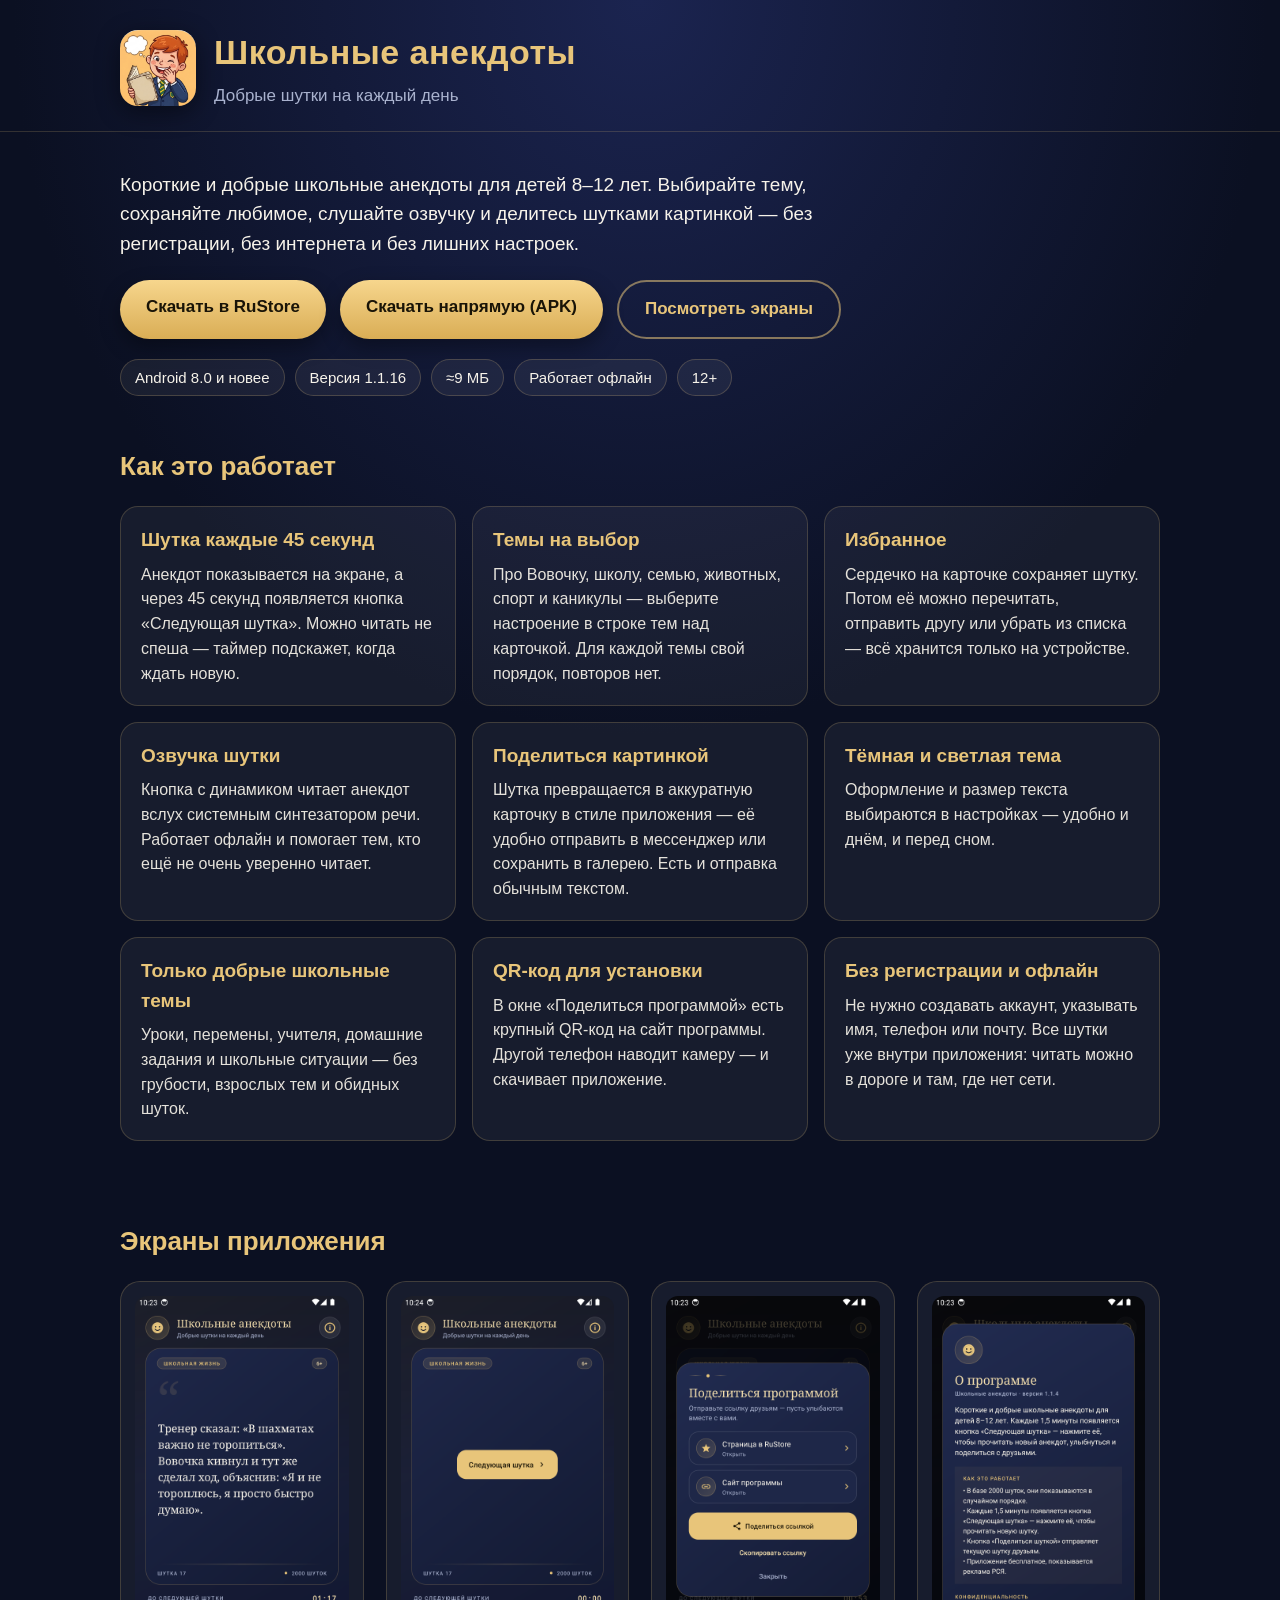
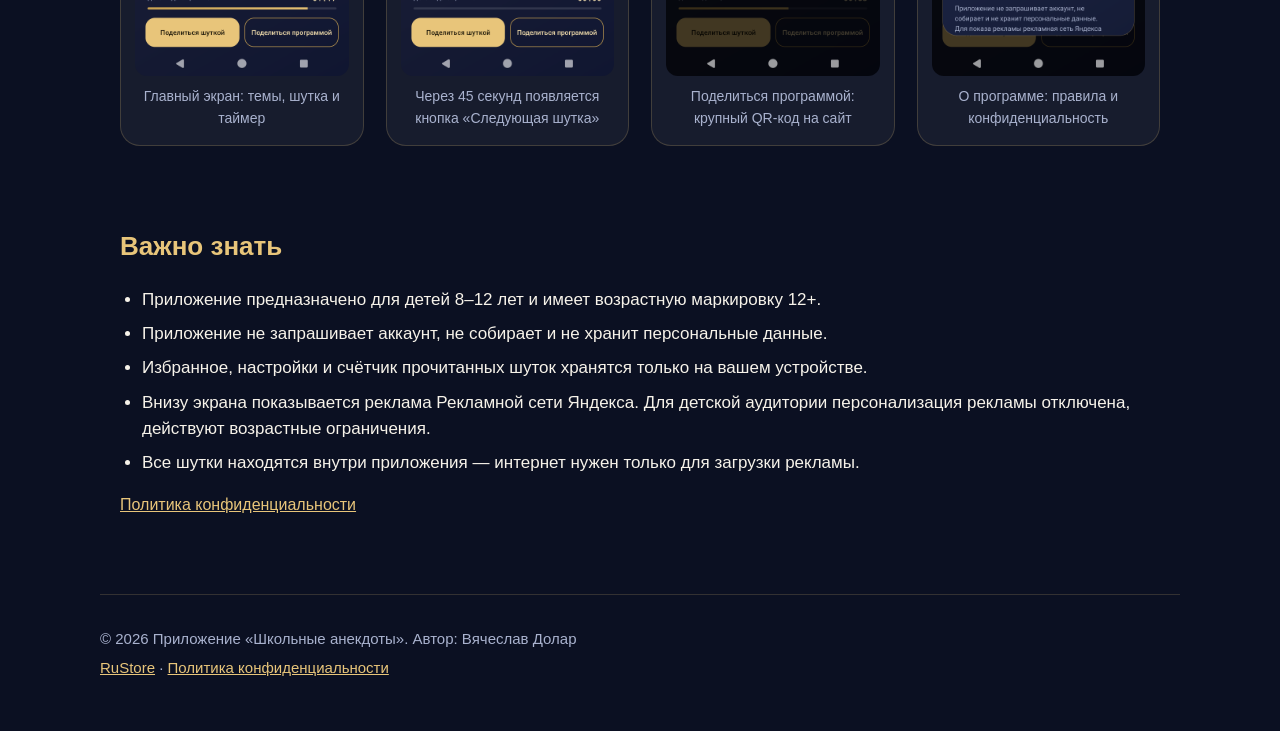
==== index.html @ e1a49c9b "Обновление сайта на 1.1.16, APK v1.1.16 (9 МБ), 12+, 45 с, без счётчика" ====
<!DOCTYPE html>
<html lang="ru">
<head>
<meta charset="utf-8">
<meta name="viewport" content="width=device-width, initial-scale=1">
<title>Школьные анекдоты — добрые шутки на каждый день</title>
<meta name="description" content="«Школьные анекдоты» — добрые шутки для детей 8–12 лет. Темы на выбор, избранное, озвучка и таймер на 45 секунд. Без регистрации, работает офлайн. Бесплатно, 12+.">
<meta property="og:title" content="Школьные анекдоты — добрые шутки на каждый день">
<meta property="og:description" content="Добрые школьные шутки для детей 8–12 лет: темы, избранное, озвучка. Офлайн, без регистрации.">
<meta property="og:type" content="website">
<meta property="og:image" content="assets/icon-512.png">
<link rel="icon" href="assets/icon-512.png">
<link rel="stylesheet" href="assets/style.css">
</head>
<body>

<header class="top">
  <div class="wrap top-in">
    <img class="logo" src="assets/icon-512.png" alt="Иконка приложения «Школьные анекдоты»">
    <div>
      <h1>Школьные анекдоты</h1>
      <p class="tag">Добрые шутки на каждый день</p>
    </div>
  </div>
</header>

<main class="wrap">

  <section class="hero">
    <p class="lead">
      Короткие и добрые школьные анекдоты для детей 8–12 лет.
      Выбирайте тему, сохраняйте любимое, слушайте озвучку и делитесь
      шутками картинкой — без регистрации, без интернета и без лишних настроек.
    </p>
    <div class="cta">
      <a class="btn" href="https://www.rustore.ru/catalog/app/com.windak.schooljokes" rel="noopener">Скачать в RuStore</a>
      <a class="btn" href="download/SchoolJokes_1.1.16.apk" download="SchoolJokes_1.1.16.apk">Скачать напрямую (APK)</a>
      <a class="btn ghost" href="#screens">Посмотреть экраны</a>
    </div>
    <ul class="facts">
      <li>Android 8.0 и новее</li>
      <li>Версия 1.1.16</li>
      <li>≈9 МБ</li>
      <li>Работает офлайн</li>
      <li>12+</li>
    </ul>
  </section>

  <section class="block">
    <h2>Как это работает</h2>
    <div class="grid">
      <div class="card"><h3>Шутка каждые 45 секунд</h3><p>Анекдот показывается на экране, а через 45 секунд появляется кнопка «Следующая шутка». Можно читать не спеша — таймер подскажет, когда ждать новую.</p></div>
      <div class="card"><h3>Темы на выбор</h3><p>Про Вовочку, школу, семью, животных, спорт и каникулы — выберите настроение в строке тем над карточкой. Для каждой темы свой порядок, повторов нет.</p></div>
      <div class="card"><h3>Избранное</h3><p>Сердечко на карточке сохраняет шутку. Потом её можно перечитать, отправить другу или убрать из списка — всё хранится только на устройстве.</p></div>
      <div class="card"><h3>Озвучка шутки</h3><p>Кнопка с динамиком читает анекдот вслух системным синтезатором речи. Работает офлайн и помогает тем, кто ещё не очень уверенно читает.</p></div>
      <div class="card"><h3>Поделиться картинкой</h3><p>Шутка превращается в аккуратную карточку в стиле приложения — её удобно отправить в мессенджер или сохранить в галерею. Есть и отправка обычным текстом.</p></div>
      <div class="card"><h3>Тёмная и светлая тема</h3><p>Оформление и размер текста выбираются в настройках — удобно и днём, и перед сном.</p></div>
      <div class="card"><h3>Только добрые школьные темы</h3><p>Уроки, перемены, учителя, домашние задания и школьные ситуации — без грубости, взрослых тем и обидных шуток.</p></div>
      <div class="card"><h3>QR-код для установки</h3><p>В окне «Поделиться программой» есть крупный QR-код на сайт программы. Другой телефон наводит камеру — и скачивает приложение.</p></div>
      <div class="card"><h3>Без регистрации и офлайн</h3><p>Не нужно создавать аккаунт, указывать имя, телефон или почту. Все шутки уже внутри приложения: читать можно в дороге и там, где нет сети.</p></div>
    </div>
  </section>

  <section class="block" id="screens">
    <h2>Экраны приложения</h2>
    <div class="shots">
      <figure><img src="assets/screen-main.png" alt="Главный экран с шуткой, темами и таймером"><figcaption>Главный экран: темы, шутка и таймер</figcaption></figure>
      <figure><img src="assets/screen-next.png" alt="Кнопка «Следующая шутка» после таймера"><figcaption>Через 45 секунд появляется кнопка «Следующая шутка»</figcaption></figure>
      <figure><img src="assets/screen-share.png" alt="Диалог «Поделиться программой» с QR-кодом"><figcaption>Поделиться программой: крупный QR-код на сайт</figcaption></figure>
      <figure><img src="assets/screen-about.png" alt="О программе: описание и конфиденциальность"><figcaption>О программе: правила и конфиденциальность</figcaption></figure>
    </div>
  </section>

  <section class="block about">
    <h2>Важно знать</h2>
    <ul>
      <li>Приложение предназначено для детей 8–12 лет и имеет возрастную маркировку 12+.</li>
      <li>Приложение не запрашивает аккаунт, не собирает и не хранит персональные данные.</li>
      <li>Избранное, настройки и счётчик прочитанных шуток хранятся только на вашем устройстве.</li>
      <li>Внизу экрана показывается реклама Рекламной сети Яндекса. Для детской аудитории персонализация рекламы отключена, действуют возрастные ограничения.</li>
      <li>Все шутки находятся внутри приложения — интернет нужен только для загрузки рекламы.</li>
    </ul>
    <p><a href="privacy.html">Политика конфиденциальности</a></p>
  </section>

</main>

<footer class="wrap foot">
  <p>© 2026 Приложение «Школьные анекдоты». Автор: Вячеслав Долар</p>
  <p class="links">
    <a href="https://www.rustore.ru/catalog/app/com.windak.schooljokes" rel="noopener">RuStore</a> ·
    <a href="privacy.html">Политика конфиденциальности</a>
  </p>
</footer>

</body>
</html>
---- assets/style.css ----
:root{
  --bg:#0B1022;
  --bg2:#101631;
  --surface:#171E38;
  --surface2:#1E2748;
  --gold:#E8C57A;
  --gold-soft:#F4DFAE;
  --gold-deep:#C9A253;
  --cream:#F7F3EA;
  --muted:#A9B2CE;
  --line:#2C3760;
  --ink:#191407;
}
*{box-sizing:border-box}
html,body{margin:0;padding:0}
body{
  background:radial-gradient(70% 45% at 50% 0%, #1B2450 0%, var(--bg) 70%) no-repeat, var(--bg);
  color:var(--cream);
  font-family:-apple-system,BlinkMacSystemFont,"Segoe UI",Roboto,"Helvetica Neue",Arial,sans-serif;
  line-height:1.55;
  -webkit-font-smoothing:antialiased;
}
a{color:var(--gold)}
.wrap{max-width:1080px;margin:0 auto;padding:0 20px}

.top{border-bottom:1px solid rgba(232,197,122,.18);padding:26px 0 22px}
.top-in{display:flex;align-items:center;gap:18px}
.logo{width:76px;height:76px;border-radius:18px;box-shadow:0 6px 24px rgba(0,0,0,.45)}
h1{margin:0;font-size:34px;letter-spacing:.5px;color:var(--gold)}
.tag{margin:4px 0 0;color:var(--muted);font-size:17px}

.hero{padding:38px 0 10px}
.lead{font-size:19px;max-width:760px;margin:0 0 22px}
.cta{display:flex;flex-wrap:wrap;gap:14px;margin:0 0 20px}
.btn{
  display:inline-block;padding:14px 26px;border-radius:999px;text-decoration:none;
  background:linear-gradient(180deg,#f7d68d,#d9ad55);color:var(--ink);font-weight:700;font-size:17px;
  box-shadow:0 8px 20px rgba(0,0,0,.35);
}
.btn.ghost{background:transparent;color:var(--gold);border:2px solid rgba(232,197,122,.55);box-shadow:none}
.btn:hover{filter:brightness(1.06)}
.facts{list-style:none;display:flex;flex-wrap:wrap;gap:10px;padding:0;margin:0}
.facts li{background:rgba(255,255,255,.06);border:1px solid rgba(232,197,122,.22);border-radius:999px;padding:6px 14px;font-size:15px;color:var(--cream)}

.block{padding:40px 0}
.block h2{font-size:26px;color:var(--gold);margin:0 0 20px}
.grid{display:grid;grid-template-columns:repeat(auto-fit,minmax(260px,1fr));gap:16px}
.card{background:rgba(255,255,255,.05);border:1px solid rgba(232,197,122,.2);border-radius:18px;padding:18px 20px}
.card h3{margin:0 0 8px;font-size:19px;color:var(--gold)}
.card p{margin:0;color:var(--cream);opacity:.92;font-size:16px}

.shots{display:grid;grid-template-columns:repeat(auto-fit,minmax(230px,1fr));gap:22px}
.shots figure{margin:0;background:rgba(255,255,255,.05);border:1px solid rgba(232,197,122,.2);border-radius:20px;padding:14px 14px 16px}
.shots img{width:100%;display:block;border-radius:12px;background:#000}
.shots figcaption{margin-top:10px;font-size:14px;color:var(--muted);text-align:center}

.about ul{margin:0;padding-left:22px}
.about li{margin-bottom:8px;font-size:17px}

.foot{padding:26px 0 46px;color:var(--muted);font-size:15px;border-top:1px solid rgba(232,197,122,.18);margin-top:20px}
.foot p{margin:6px 0}

.prose{max-width:760px;padding:34px 0 10px}
.prose h1{font-size:30px;margin:0 0 18px}
.prose h2{font-size:21px;color:var(--gold);margin:26px 0 10px}
.prose p,.prose li{font-size:17px}
.prose code{background:rgba(255,255,255,.08);border-radius:5px;padding:1px 5px;font-size:15px}
.back{display:inline-block;margin-bottom:10px}

@media (max-width:600px){
  h1{font-size:27px}
  .lead{font-size:17px}
  .block h2{font-size:22px}
}
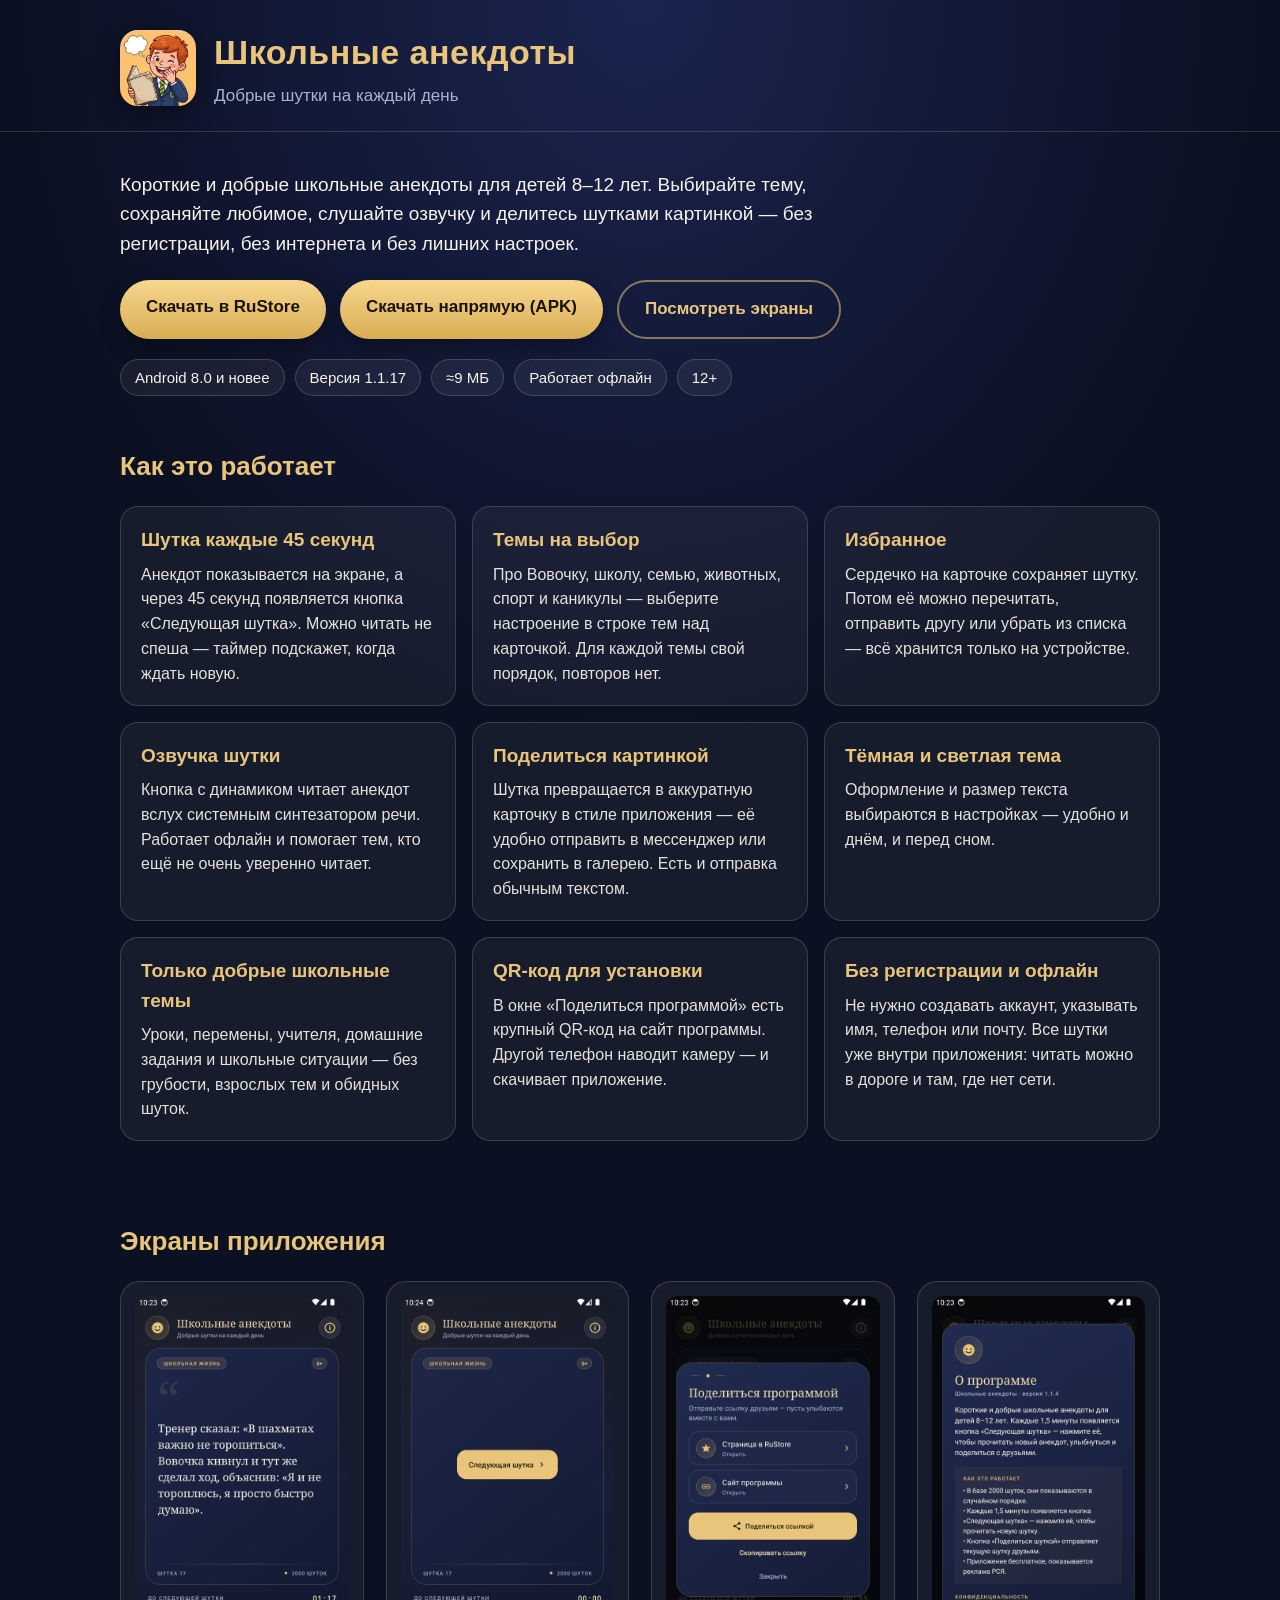
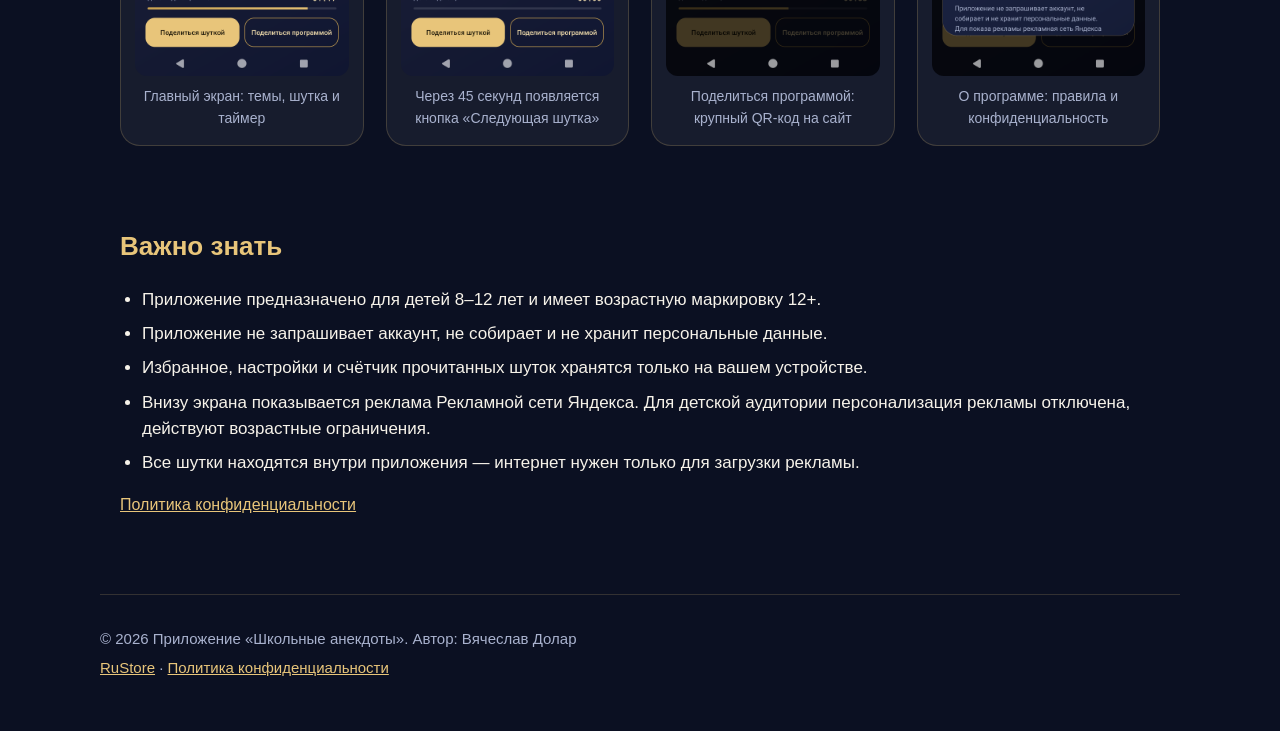
==== commit 5cebb094: "Обновление сайта на 1.1.17, APK v1.1.17" ====
--- a/index.html
+++ b/index.html
@@ -34,12 +34,12 @@
     </p>
     <div class="cta">
       <a class="btn" href="https://www.rustore.ru/catalog/app/com.windak.schooljokes" rel="noopener">Скачать в RuStore</a>
-      <a class="btn" href="download/SchoolJokes_1.1.16.apk" download="SchoolJokes_1.1.16.apk">Скачать напрямую (APK)</a>
+      <a class="btn" href="download/SchoolJokes_1.1.17.apk" download="SchoolJokes_1.1.17.apk">Скачать напрямую (APK)</a>
       <a class="btn ghost" href="#screens">Посмотреть экраны</a>
     </div>
     <ul class="facts">
       <li>Android 8.0 и новее</li>
-      <li>Версия 1.1.16</li>
+      <li>Версия 1.1.17</li>
       <li>≈9 МБ</li>
       <li>Работает офлайн</li>
       <li>12+</li>
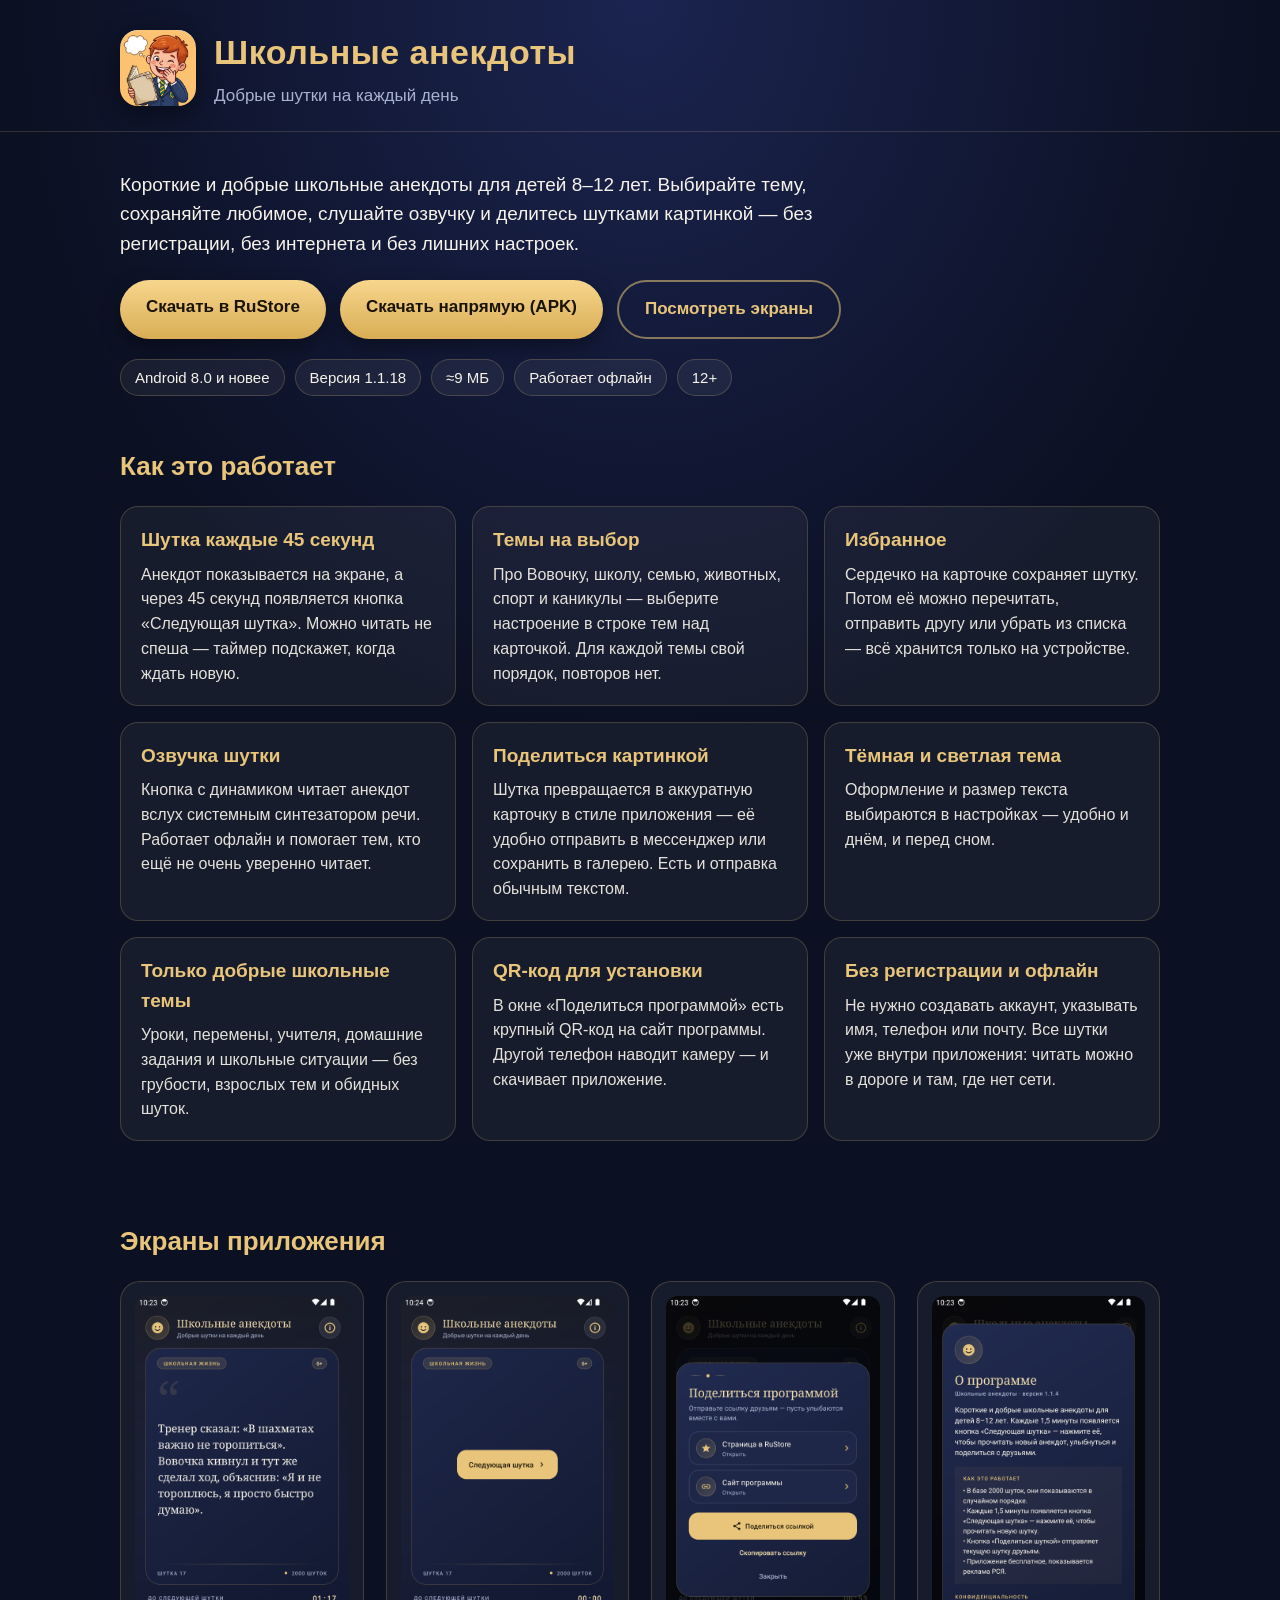
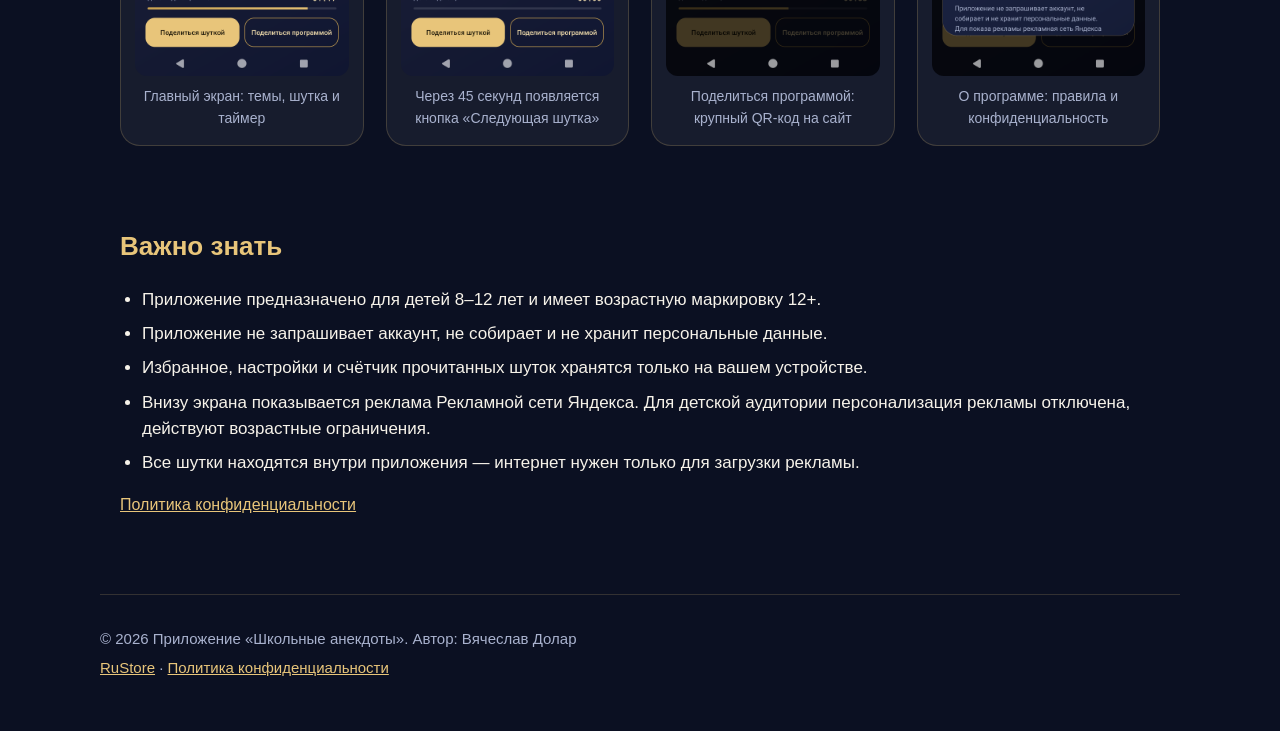
==== commit 5ee6c6f0: "Обновление до версии 1.1.18" ====
--- a/index.html
+++ b/index.html
@@ -34,12 +34,12 @@
     </p>
     <div class="cta">
       <a class="btn" href="https://www.rustore.ru/catalog/app/com.windak.schooljokes" rel="noopener">Скачать в RuStore</a>
-      <a class="btn" href="download/SchoolJokes_1.1.17.apk" download="SchoolJokes_1.1.17.apk">Скачать напрямую (APK)</a>
+      <a class="btn" href="download/SchoolJokes_1.1.18.apk" download="SchoolJokes_1.1.18.apk">Скачать напрямую (APK)</a>
       <a class="btn ghost" href="#screens">Посмотреть экраны</a>
     </div>
     <ul class="facts">
       <li>Android 8.0 и новее</li>
-      <li>Версия 1.1.17</li>
+      <li>Версия 1.1.18</li>
       <li>≈9 МБ</li>
       <li>Работает офлайн</li>
       <li>12+</li>
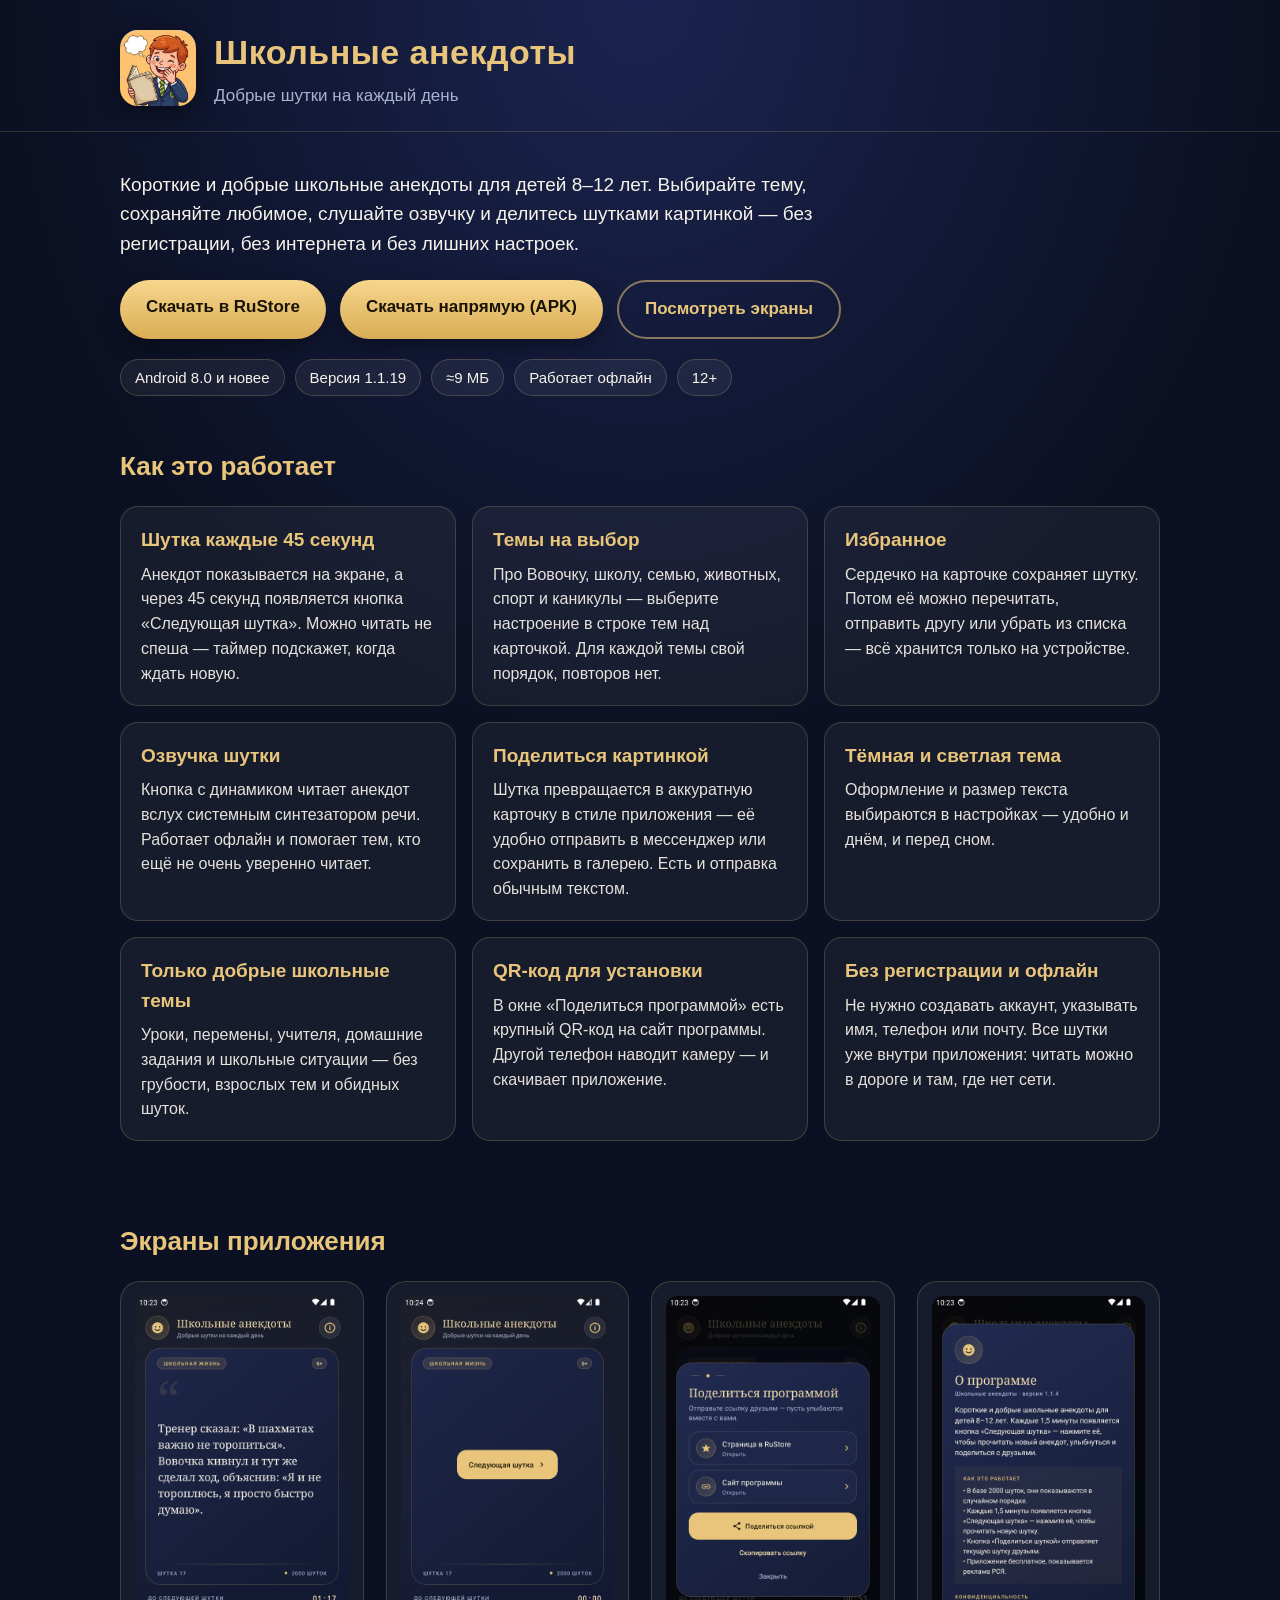
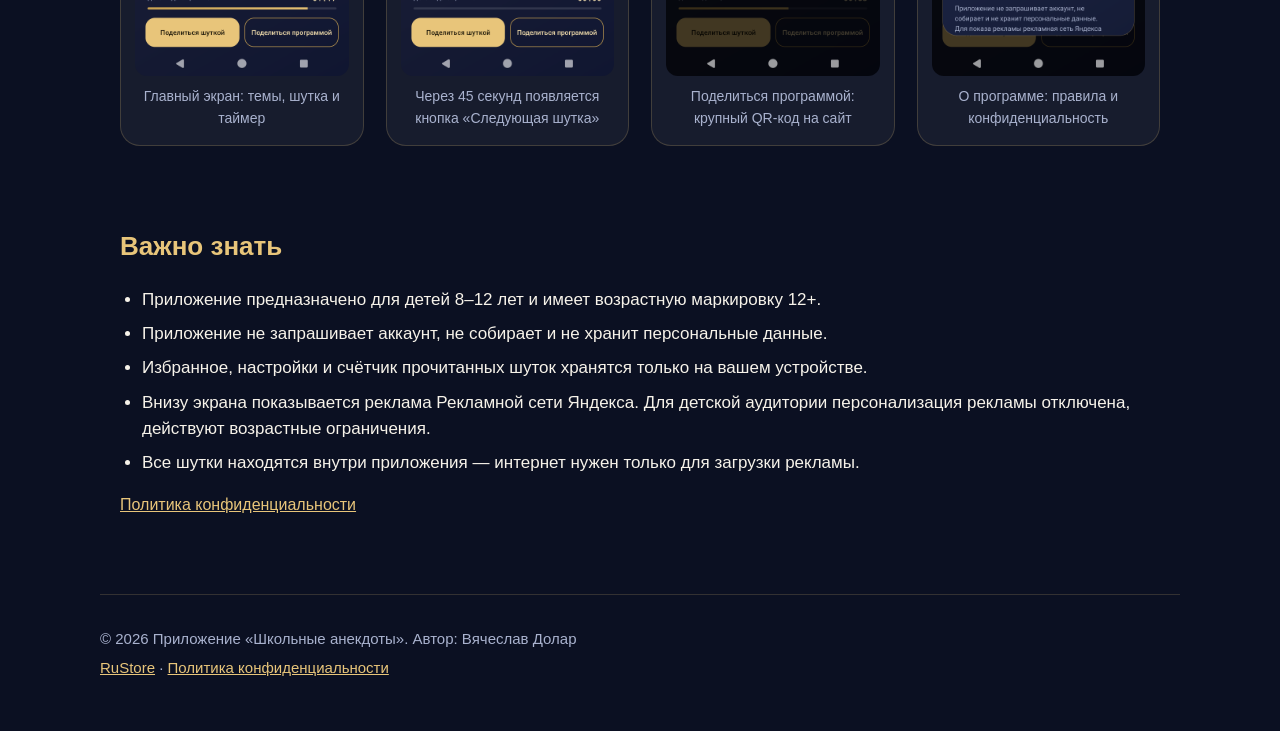
==== commit 137d3d31: "Обновление до версии 1.1.19" ====
--- a/index.html
+++ b/index.html
@@ -34,12 +34,12 @@
     </p>
     <div class="cta">
       <a class="btn" href="https://www.rustore.ru/catalog/app/com.windak.schooljokes" rel="noopener">Скачать в RuStore</a>
-      <a class="btn" href="download/SchoolJokes_1.1.18.apk" download="SchoolJokes_1.1.18.apk">Скачать напрямую (APK)</a>
+      <a class="btn" href="download/SchoolJokes_1.1.19.apk" download="SchoolJokes_1.1.19.apk">Скачать напрямую (APK)</a>
       <a class="btn ghost" href="#screens">Посмотреть экраны</a>
     </div>
     <ul class="facts">
       <li>Android 8.0 и новее</li>
-      <li>Версия 1.1.18</li>
+      <li>Версия 1.1.19</li>
       <li>≈9 МБ</li>
       <li>Работает офлайн</li>
       <li>12+</li>
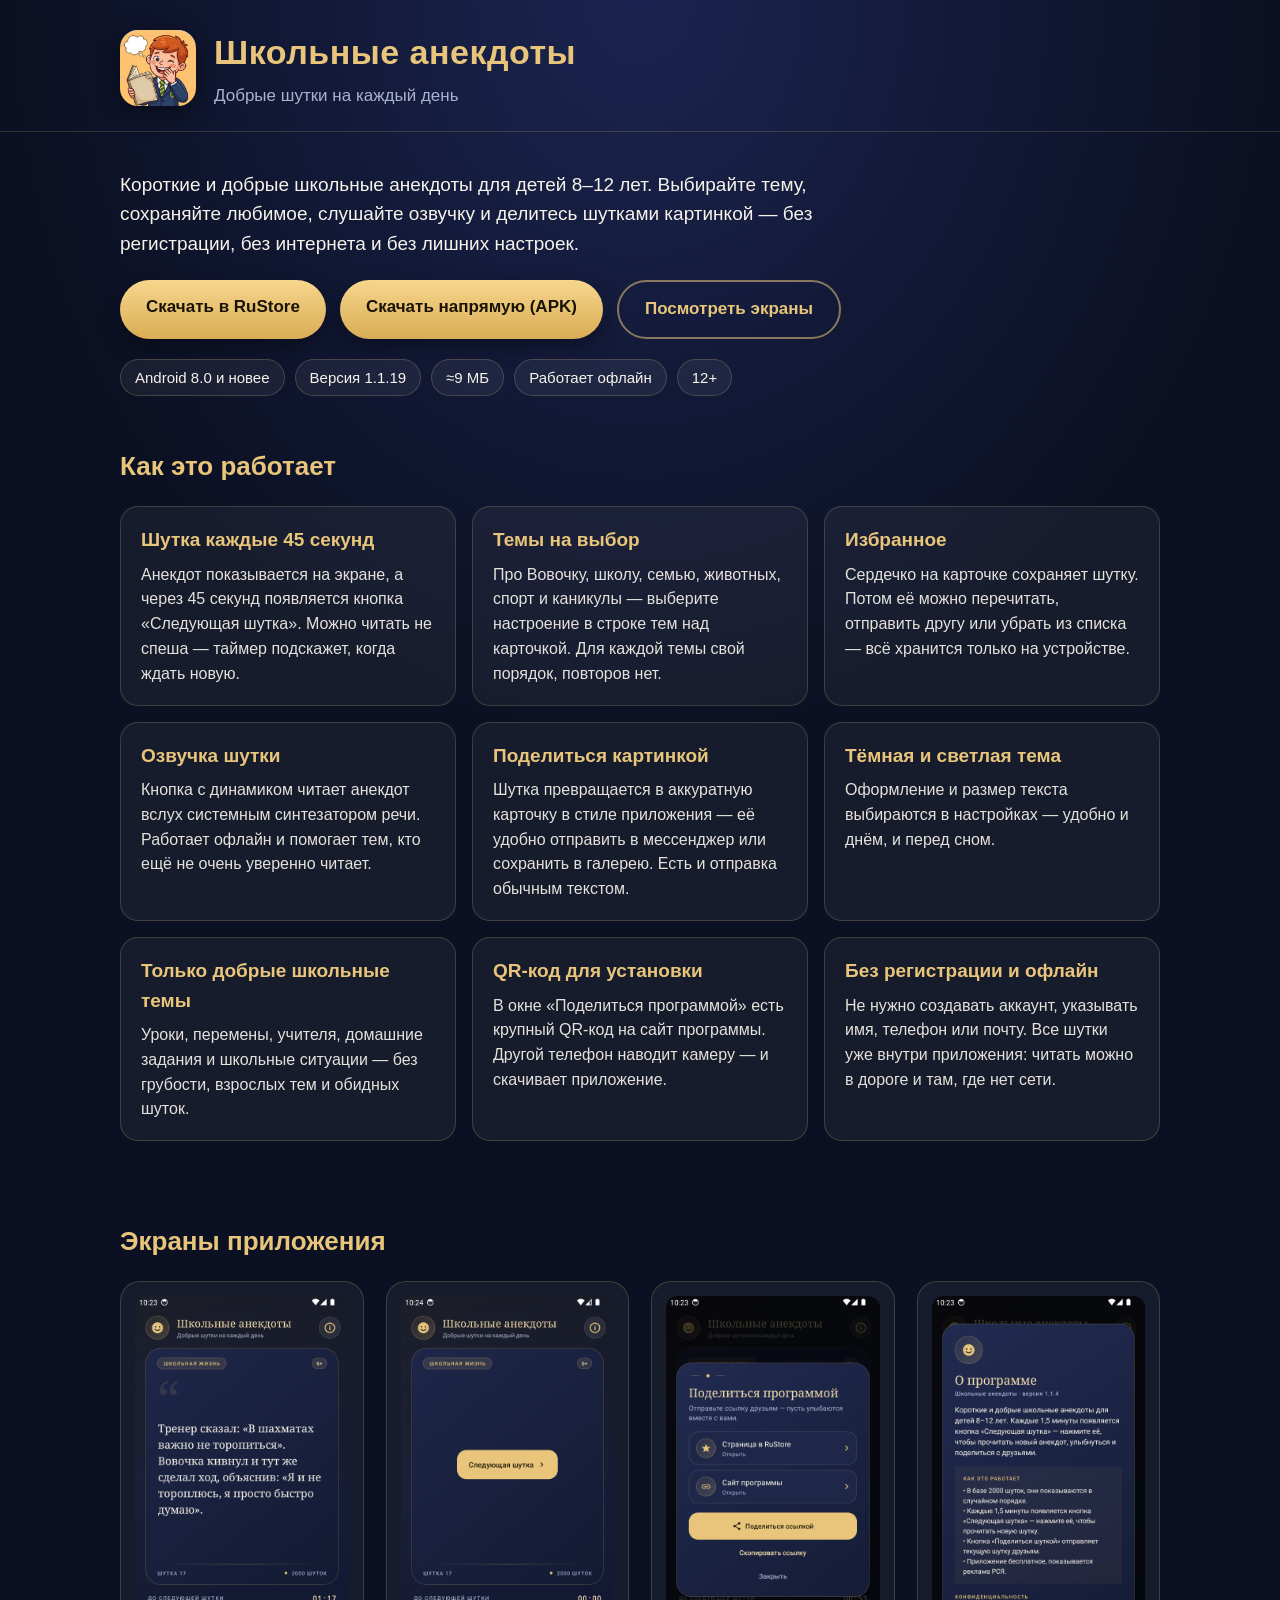
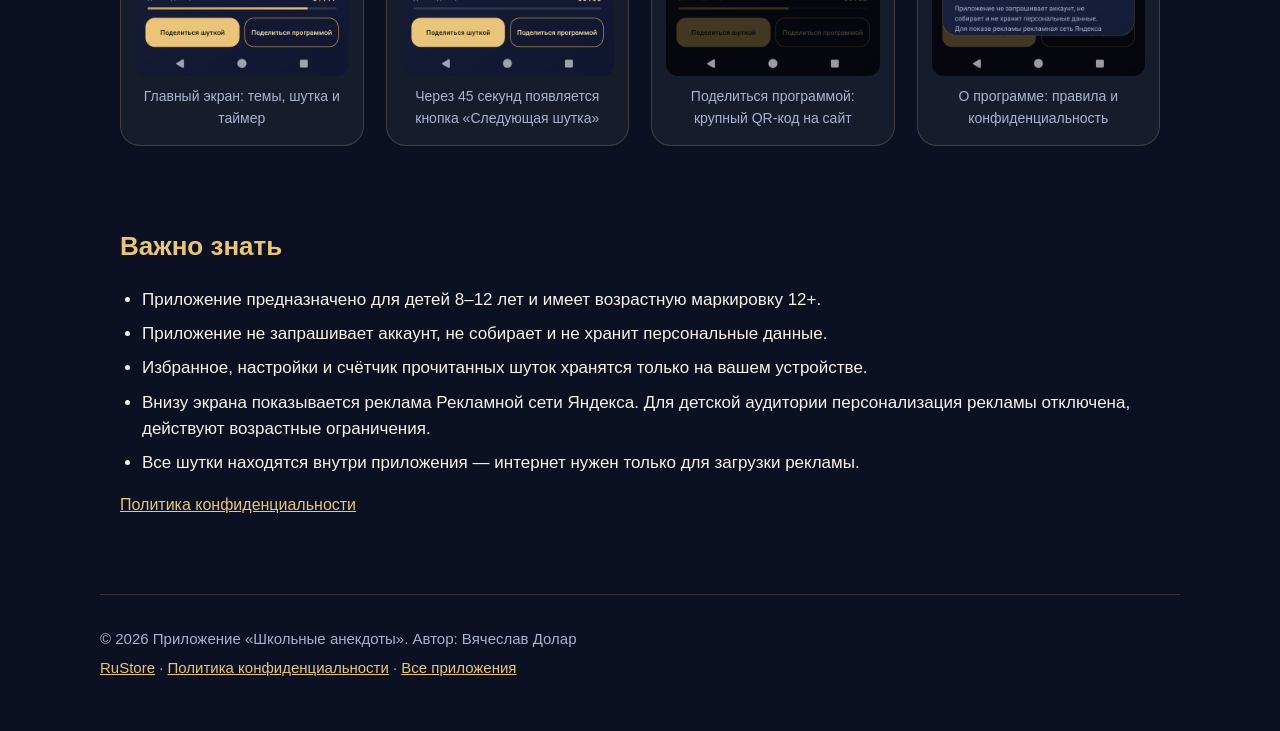
==== commit b3392c60: "Добавлена ссылка на сайт всех приложений" ====
--- a/index.html
+++ b/index.html
@@ -89,7 +89,8 @@
   <p>© 2026 Приложение «Школьные анекдоты». Автор: Вячеслав Долар</p>
   <p class="links">
     <a href="https://www.rustore.ru/catalog/app/com.windak.schooljokes" rel="noopener">RuStore</a> ·
-    <a href="privacy.html">Политика конфиденциальности</a>
+    <a href="privacy.html">Политика конфиденциальности</a> ·
+    <a href="https://takomak2012-cyber.github.io" rel="noopener">Все приложения</a>
   </p>
 </footer>
 
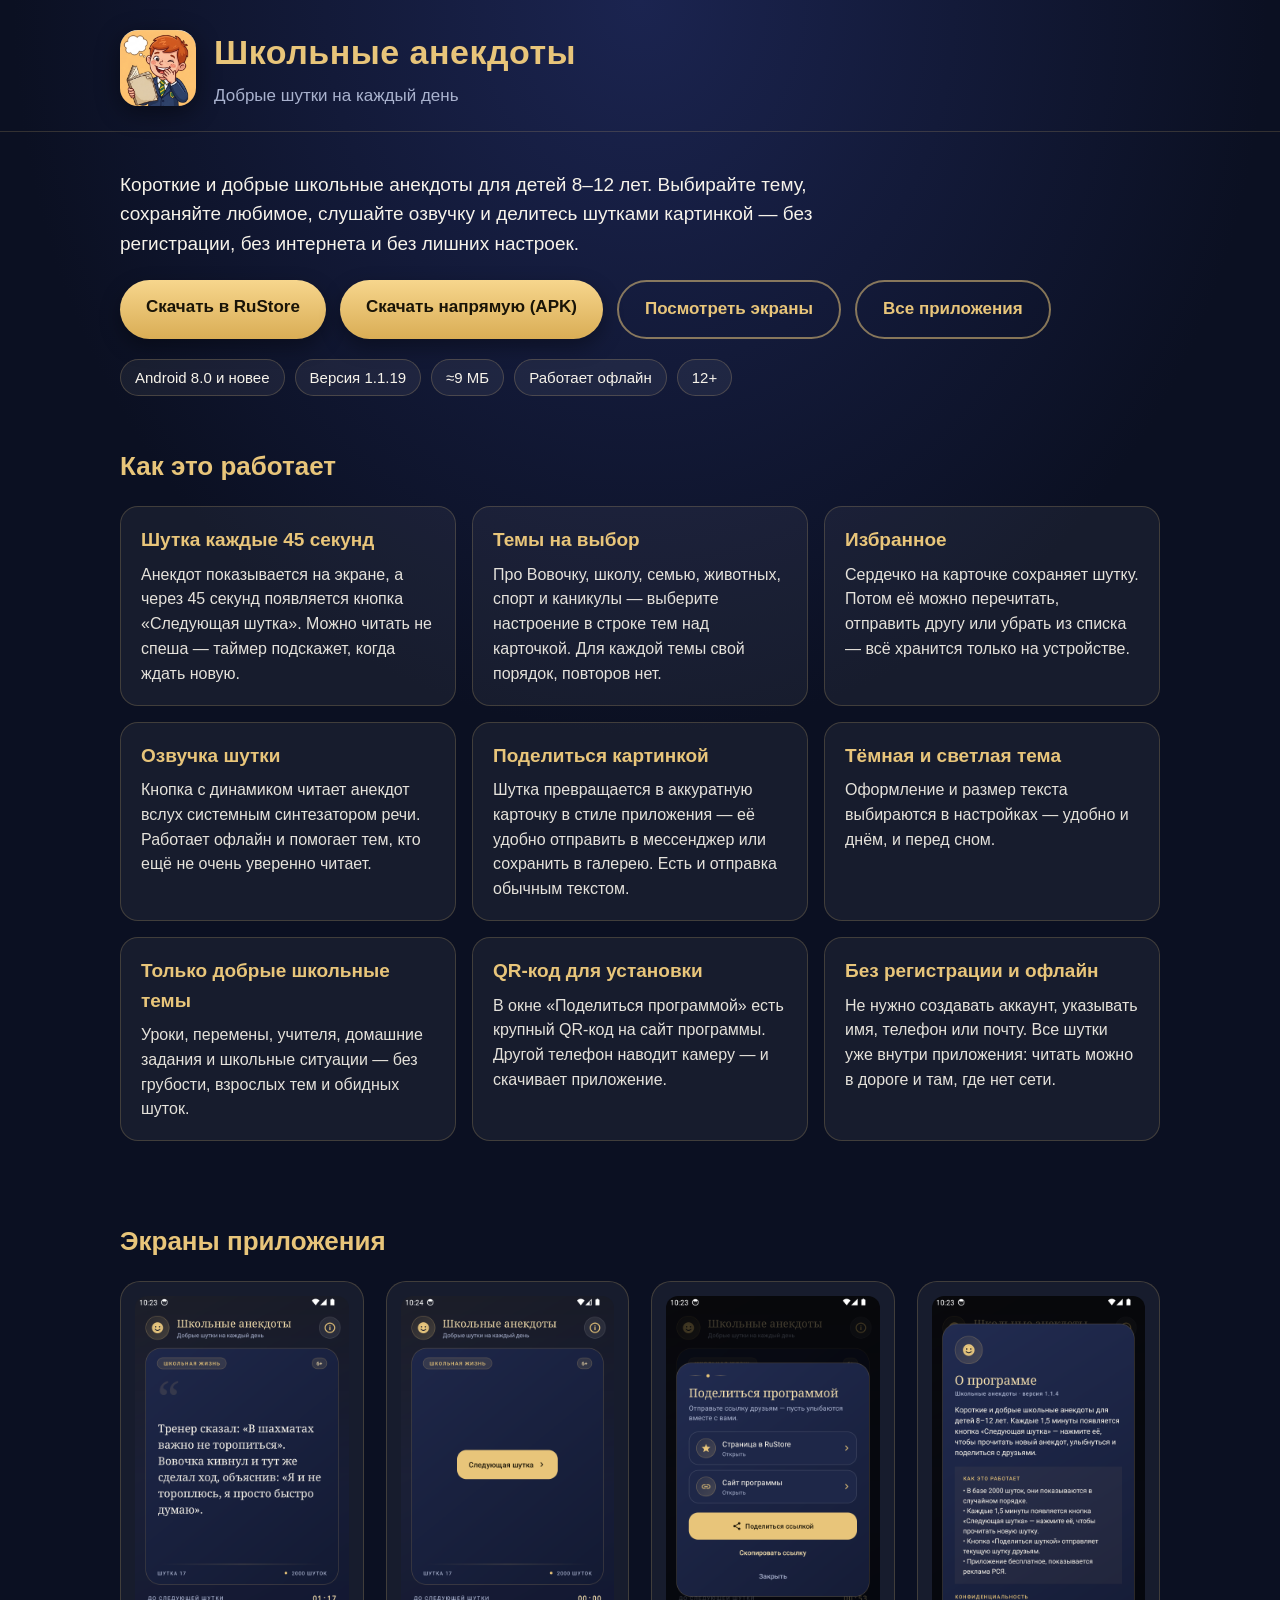
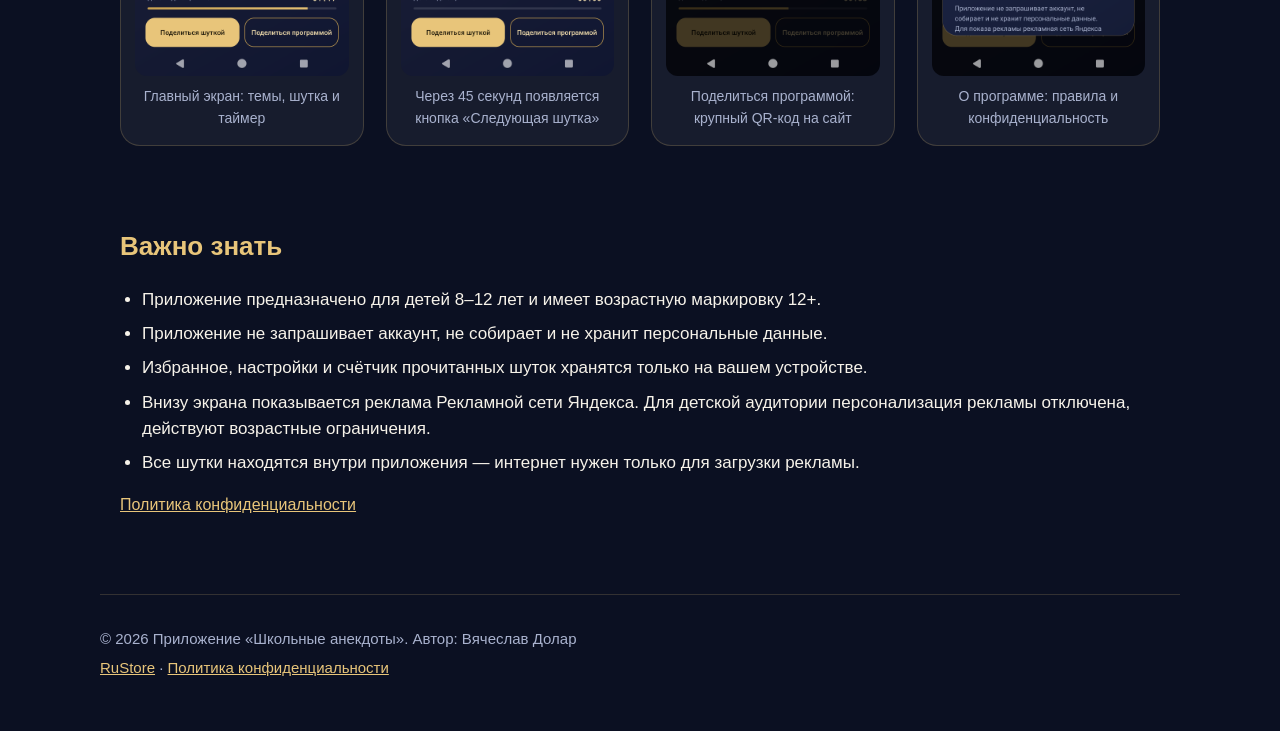
==== commit e70c988a: "Ссылка на все приложения вынесена кнопкой на видное место" ====
--- a/index.html
+++ b/index.html
@@ -36,6 +36,7 @@
       <a class="btn" href="https://www.rustore.ru/catalog/app/com.windak.schooljokes" rel="noopener">Скачать в RuStore</a>
       <a class="btn" href="download/SchoolJokes_1.1.19.apk" download="SchoolJokes_1.1.19.apk">Скачать напрямую (APK)</a>
       <a class="btn ghost" href="#screens">Посмотреть экраны</a>
+      <a class="btn ghost" href="https://takomak2012-cyber.github.io" rel="noopener">Все приложения</a>
     </div>
     <ul class="facts">
       <li>Android 8.0 и новее</li>
@@ -89,8 +90,7 @@
   <p>© 2026 Приложение «Школьные анекдоты». Автор: Вячеслав Долар</p>
   <p class="links">
     <a href="https://www.rustore.ru/catalog/app/com.windak.schooljokes" rel="noopener">RuStore</a> ·
-    <a href="privacy.html">Политика конфиденциальности</a> ·
-    <a href="https://takomak2012-cyber.github.io" rel="noopener">Все приложения</a>
+    <a href="privacy.html">Политика конфиденциальности</a>
   </p>
 </footer>
 
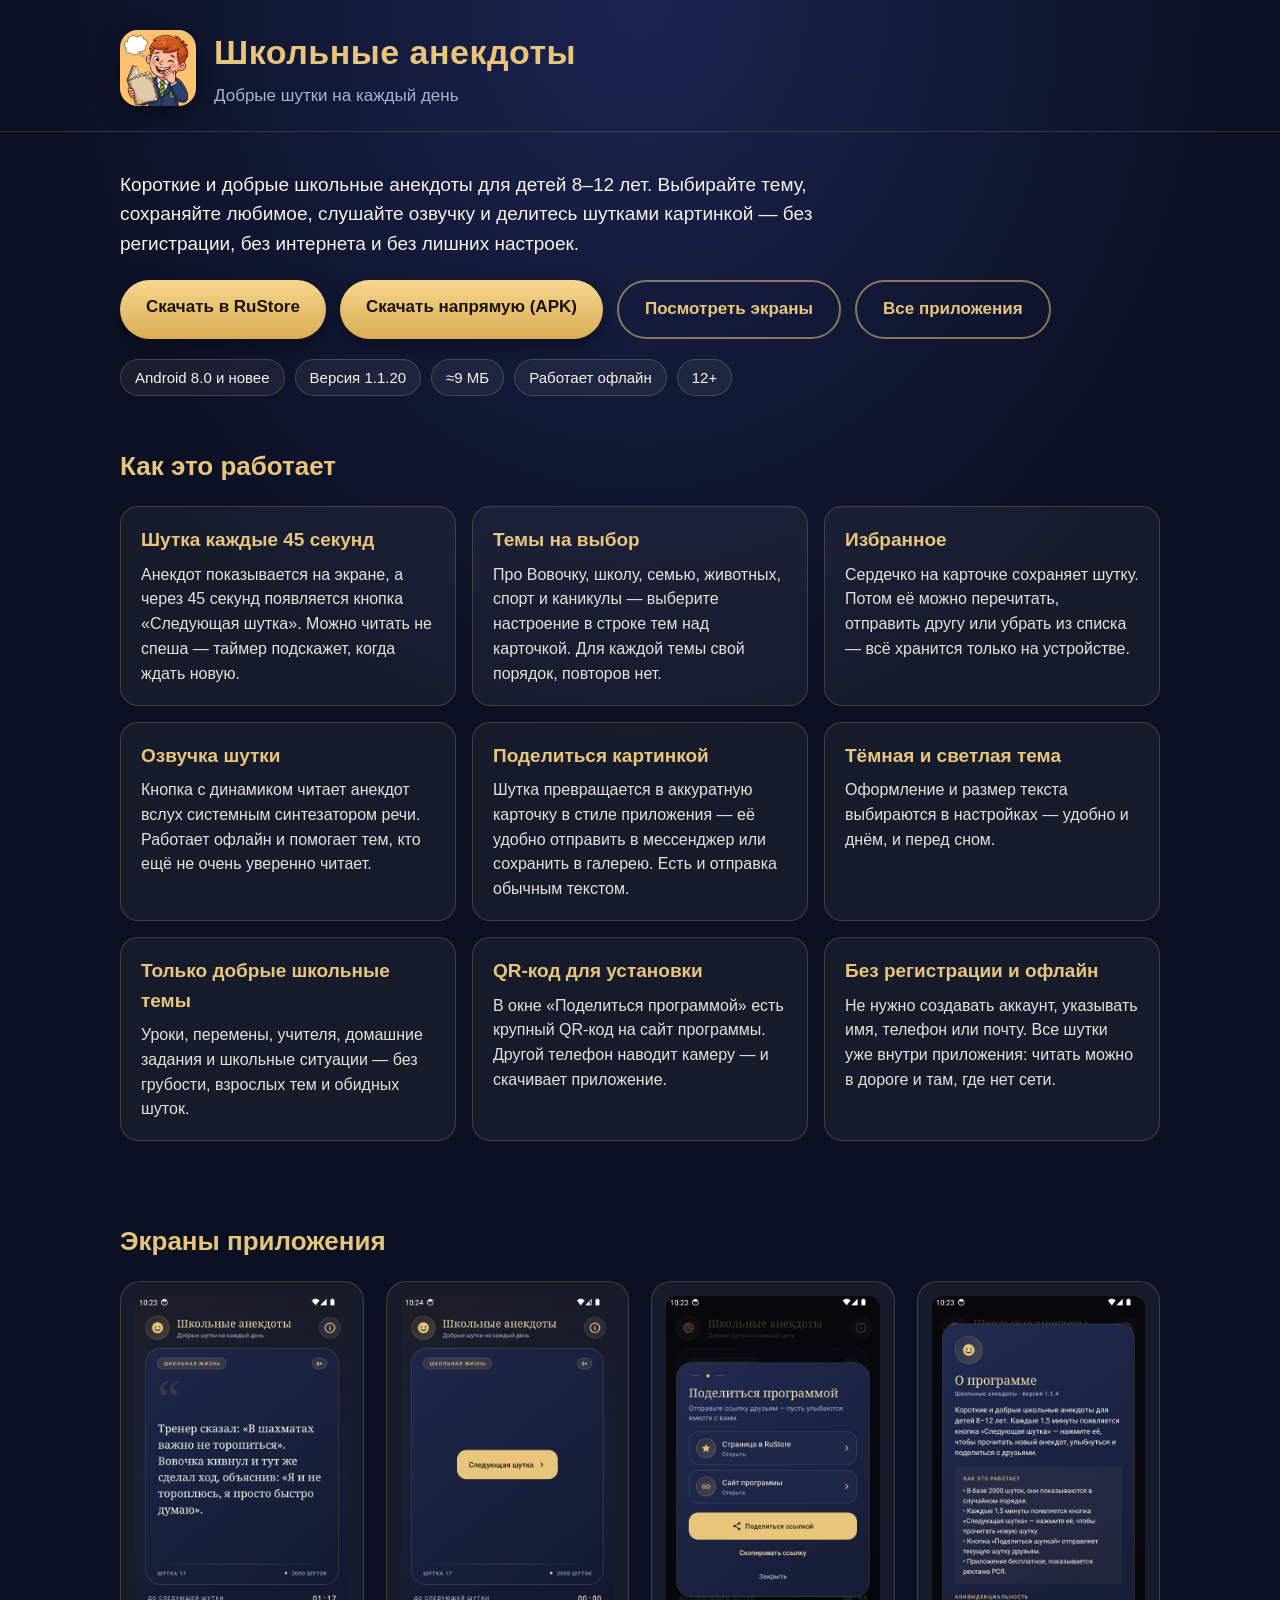
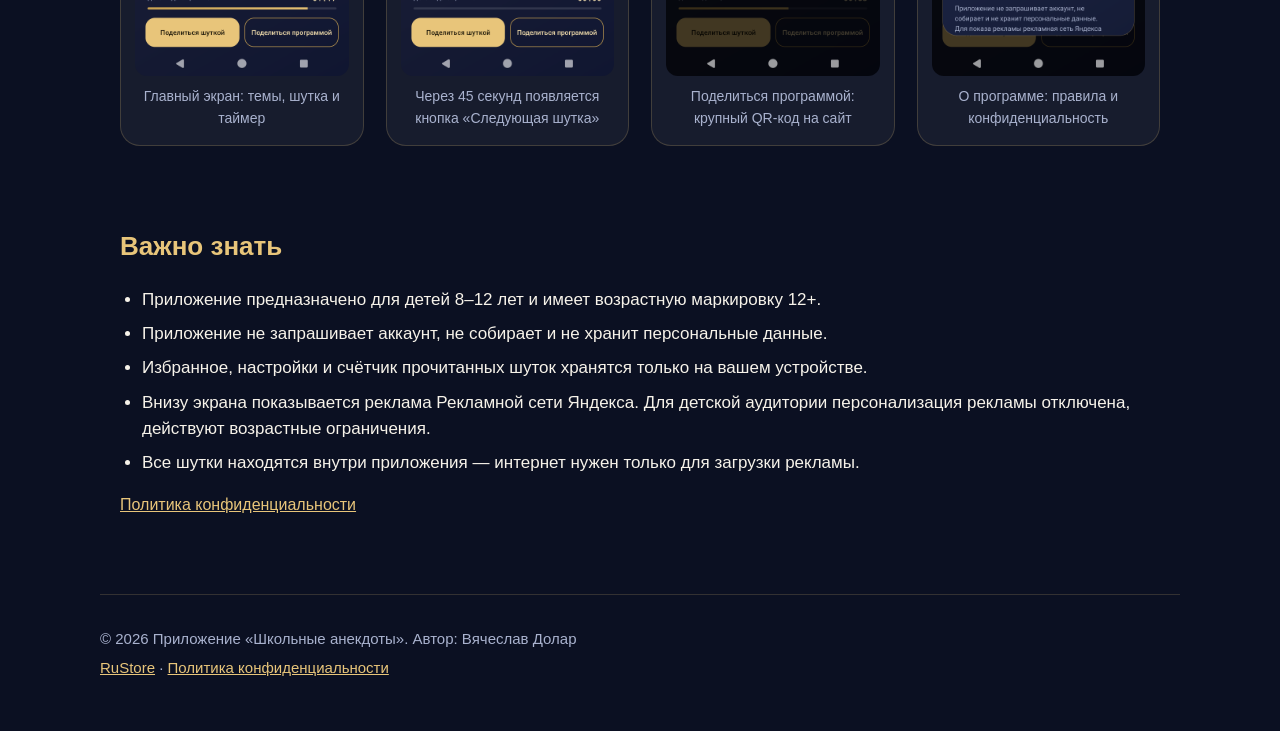
==== commit b520299a: "Обновление до версии 1.1.20 (Yandex Mobile Ads SDK 8.7.0)" ====
--- a/index.html
+++ b/index.html
@@ -34,13 +34,13 @@
     </p>
     <div class="cta">
       <a class="btn" href="https://www.rustore.ru/catalog/app/com.windak.schooljokes" rel="noopener">Скачать в RuStore</a>
-      <a class="btn" href="download/SchoolJokes_1.1.19.apk" download="SchoolJokes_1.1.19.apk">Скачать напрямую (APK)</a>
+      <a class="btn" href="download/SchoolJokes_1.1.20.apk" download="SchoolJokes_1.1.20.apk">Скачать напрямую (APK)</a>
       <a class="btn ghost" href="#screens">Посмотреть экраны</a>
       <a class="btn ghost" href="https://takomak2012-cyber.github.io" rel="noopener">Все приложения</a>
     </div>
     <ul class="facts">
       <li>Android 8.0 и новее</li>
-      <li>Версия 1.1.19</li>
+      <li>Версия 1.1.20</li>
       <li>≈9 МБ</li>
       <li>Работает офлайн</li>
       <li>12+</li>
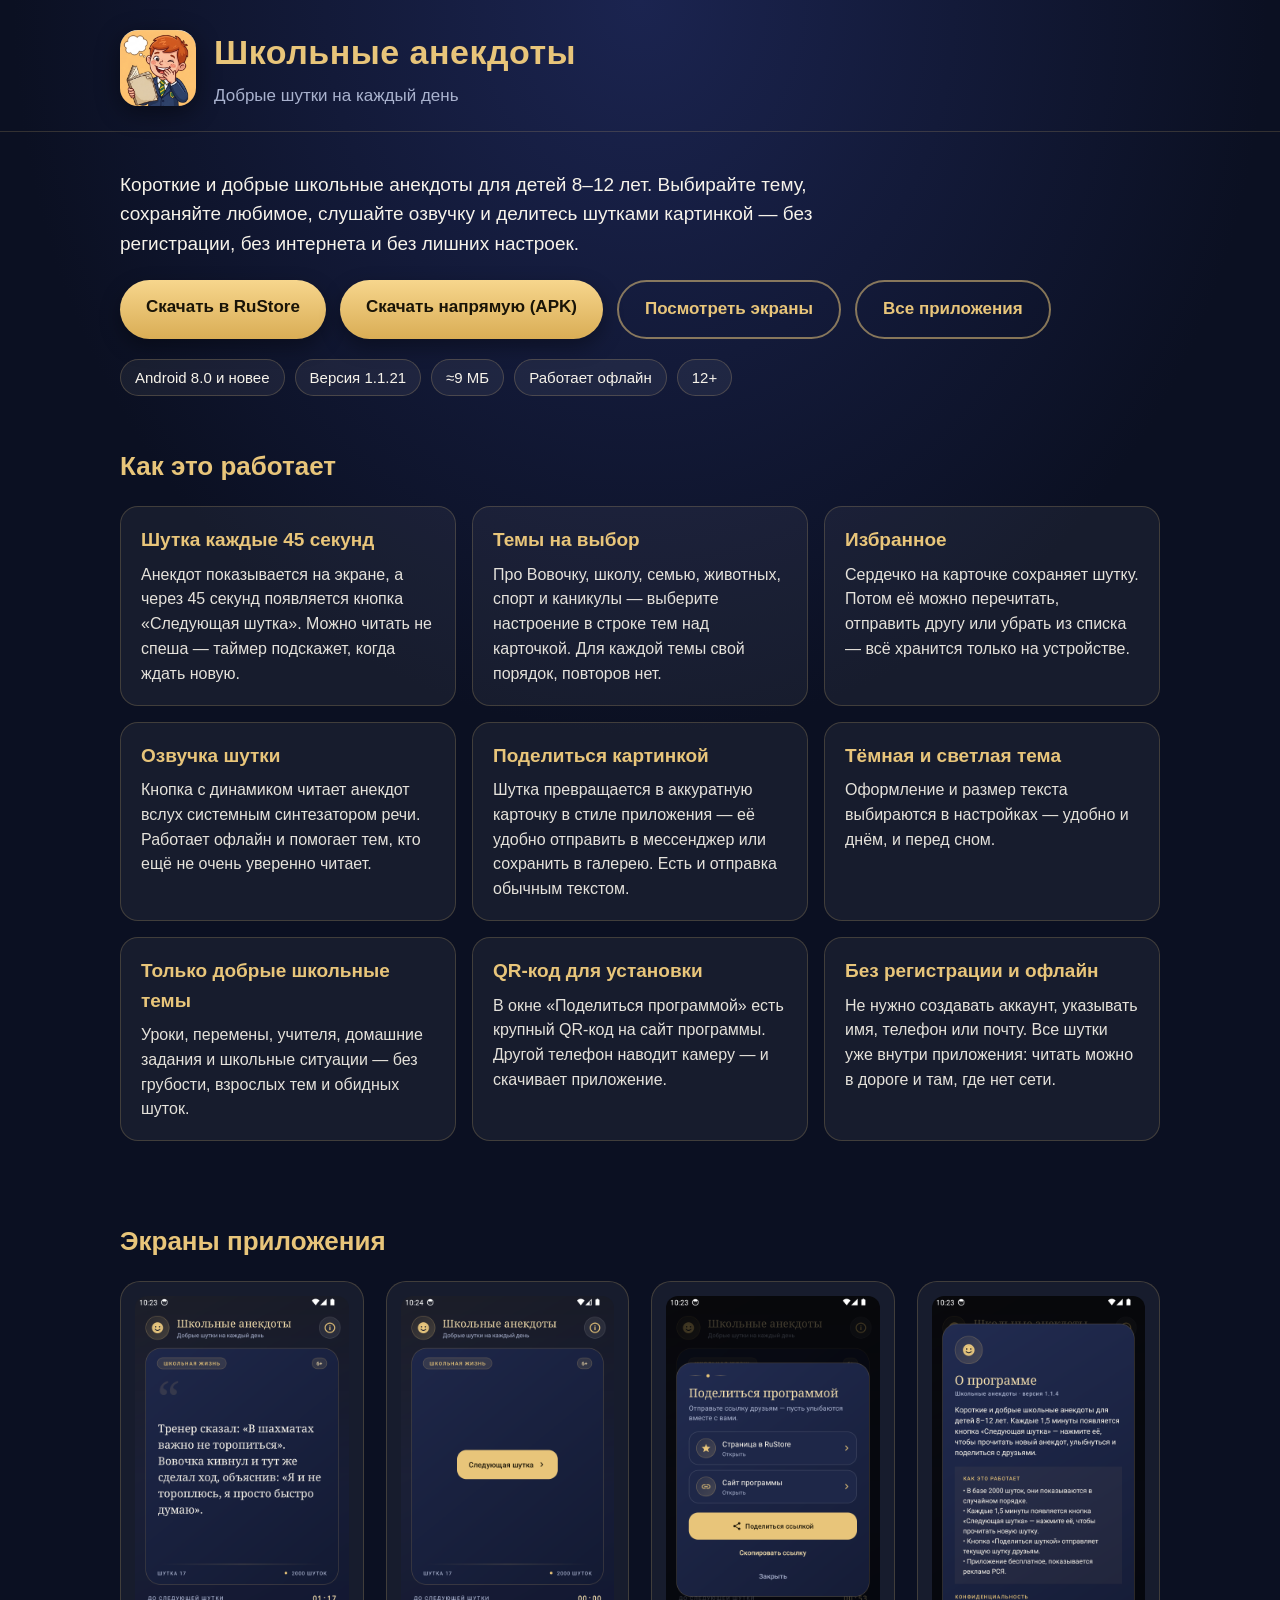
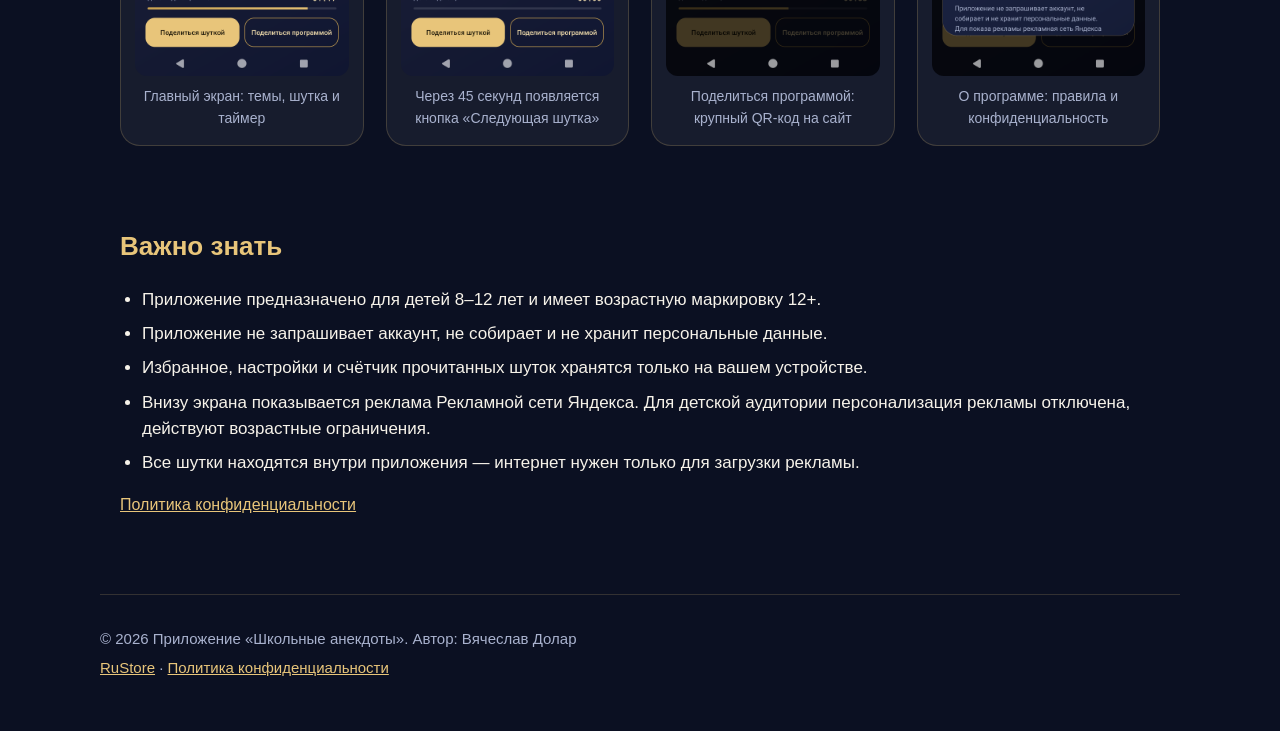
==== commit 91d3f820: "Обновление до версии 1.1.21: база шуток очищена от мата и взрослых тем" ====
--- a/index.html
+++ b/index.html
@@ -34,13 +34,13 @@
     </p>
     <div class="cta">
       <a class="btn" href="https://www.rustore.ru/catalog/app/com.windak.schooljokes" rel="noopener">Скачать в RuStore</a>
-      <a class="btn" href="download/SchoolJokes_1.1.20.apk" download="SchoolJokes_1.1.20.apk">Скачать напрямую (APK)</a>
+      <a class="btn" href="download/SchoolJokes_1.1.21.apk" download="SchoolJokes_1.1.21.apk">Скачать напрямую (APK)</a>
       <a class="btn ghost" href="#screens">Посмотреть экраны</a>
       <a class="btn ghost" href="https://takomak2012-cyber.github.io" rel="noopener">Все приложения</a>
     </div>
     <ul class="facts">
       <li>Android 8.0 и новее</li>
-      <li>Версия 1.1.20</li>
+      <li>Версия 1.1.21</li>
       <li>≈9 МБ</li>
       <li>Работает офлайн</li>
       <li>12+</li>
